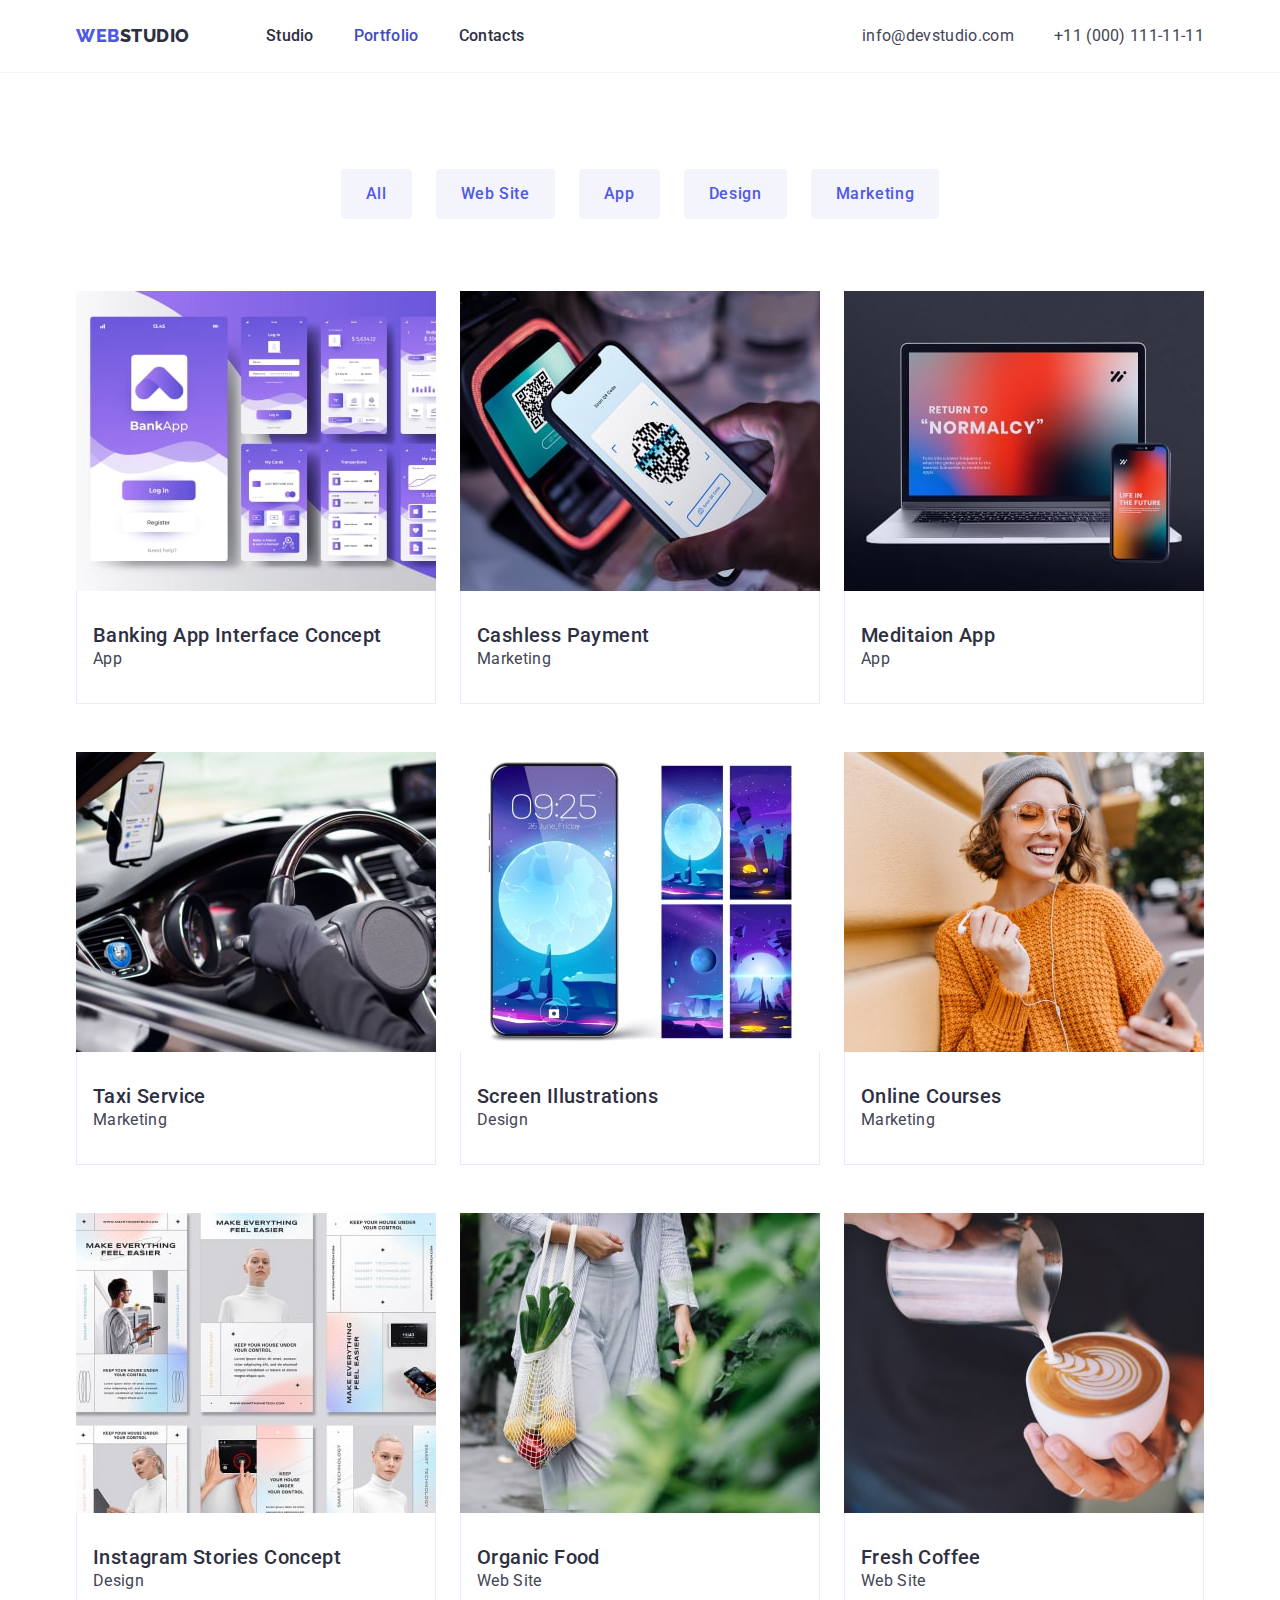
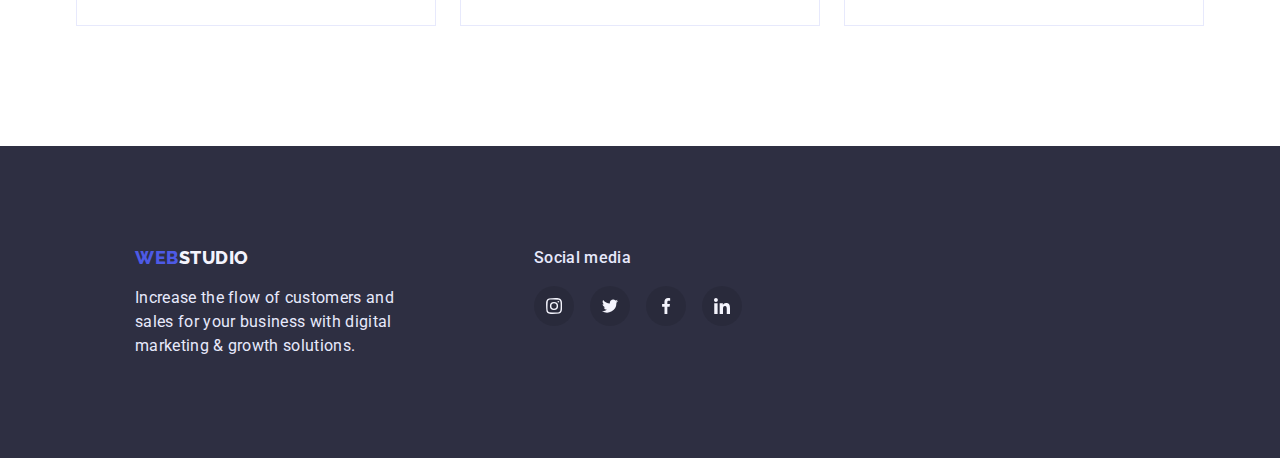
==== portfolio.html @ 9843fe0f "Initial commit" ====
<!DOCTYPE html>
<html lang="en">
    <head>
        <meta charset="UTF-8" />
        <meta http-equiv="X-UA-Compatible" content="IE=edge" />
        <meta name="viewport" content="width=device-width, initial-scale=1.0" />
        <title>WebStudio</title>
        <link rel="preconnect" href="https://fonts.googleapis.com">
        <link rel="preconnect" href="https://fonts.gstatic.com" crossorigin>
        <link href="https://fonts.googleapis.com/css2?family=Montserrat:wght@400;500;600&family=Raleway:wght@800&family=Roboto:wght@400;500;700&display=swap" rel="stylesheet">
        <link rel="stylesheet" href="https://cdnjs.cloudflare.com/ajax/libs/modern-normalize/1.1.0/modern-normalize.min.css"/>
        <link rel="stylesheet" href="./css/styles.css">
    </head>
  <body>
    <header class="header">
        <div class="container header-container">
            <nav class="header-navigation">
                <a href="./index.html" class="logo link link">Web<span class="header-logo">Studio</span></a>
    
                <ul class="header-list list header-pages">
                   <li class="header-item"><a href="./index.html" class="header-link link ">Studio</a></li>
                   <li class="header-item"><a href="./portfolio.html" class="header-link link current">Portfolio</a></li>
                   <li class="header-item"><a href="" class="header-link link">Contacts</a></li>
                </ul>
            </nav>
     
      
            <address class="header-address ">
                <ul class="header-list list header-contacts">
                    <li class="header-item"><a href="mailto:info@devstudio.com" class="header-mail link">info@devstudio.com</a></li>
                    <li class="header-item"><a href="tel:+110001111111" class="header-tel link">+11 (000) 111-11-11</a></li>
                </ul>
            </address>
        </div>
    </header>


    <main>
        <!-- Our works -->
        <section class="works">
          <div class="container works-container">
                <h1 class="works-title visually-hidden">Our works</h1>
                <ul class="filters-list list">
                    <li class="filters-item  link"><button type="button" class="filters-btn">All</button></li>
                    <li class="filters-item  link"><button type="button" class="filters-btn">Web Site</button></li>
                    <li class="filters-item  link"><button type="button" class="filters-btn">App</button></li>
                    <li class="filters-item  link"><button type="button" class="filters-btn">Design</button></li>
                    <li class="filters-item  link"><button type="button" class="filters-btn">Marketing</button></li>
                </ul> 
               
    
                <ul class="works-list list">
                    <li class="works-item"><a href="" class="works-link link">
                        <img src="./images/ph01.jpg" alt="banking app interface concept with some screen illustrations" width="360" height="300" >
                       <div class="img-description">
                            <h2 class="works-subtitle">Banking App Interface Concept</h2>
                            <p class="works-text">App</p>
                       </div>
                        </a>
                    </li>
                    <li class="works-item"><a href="" class="works-link link">
                        <img src="./images/ph02.jpg" alt="a cash register is connecting with a phone for cashless payment" width="360" height="300">
                       <div class="img-description">
                            <h2 class="works-subtitle">Cashless Payment</h2>
                            <p class="works-text">Marketing</p>
                       </div>
                        </a>
                    </li>
                    <li class="works-item"><a href="" class="works-link link">
                        <img src="./images/ph03.jpg" alt="the laptop with slogan return to normalcy and the phone with slogan life in the future" width="360" height="300">
                       <div class="img-description">
                            <h2 class="works-subtitle">Meditaion App</h2>
                            <p class="works-text">App</p>
                       </div>
                        </a>
                    </li>
                    <li class="works-item"><a href="" class="works-link link">
                        <img class="img" src="./images/ph04.jpg" alt="the is a driver's console in taxi car with hands of driver on the streeng wheel " width="360" height="300">
                       <div class="img-description">
                             <h2 class="works-subtitle">Taxi Service</h2>
                            <p class="works-text">Marketing</p>
                       </div>
                        </a>
                    </li>
                    <li class="works-item"><a href="" class="works-link link">
                        <img class="img" src="./images/ph05.jpg" alt="a phone and four screen illustrations with the moon" width="360" height="300">
                        <div class="img-description">
                            <h2 class="works-subtitle">Screen Illustrations</h2>
                            <p class="works-text">Design</p>
                        </div>
                        </a>
                    </li>
                    <li class="works-item"><a href="" class="works-link link">
                        <img class="img" src="./images/ph06.jpg" alt="a girl in yellow sweater is listening somthing on a phone " width="360" height="300">
                      <div class="img-description">
                            <h2 class="works-subtitle">Online Courses</h2>
                            <p class="works-text">Marketing</p>
                      </div>
                        </a>
                    </li>
                    <li class="works-item"><a href="" class="works-link link">
                        <img class="img" src="./images/ph07.jpg" alt="some pages with stories from instagram" width="360" height="300">
                       <div class="img-description">
                            <h2 class="works-subtitle">Instagram Stories Concept</h2>
                            <p class="works-text">Design</p>
                       </div>
                    </a>
                    </li>
                    <li class="works-item"><a href="" class="works-link link">
                        <img class="img" src="./images/ph08.jpg" alt="bag with fruits and vegetables" width="360" height="300">
                      <div class="img-description">
                            <h2 class="works-subtitle">Organic Food</h2>
                            <p class="works-text">Web Site</p>
                      </div>
                        </a>
                    </li>
                    <li class="works-item"><a href="" class="works-link link">
                        <img class="img" src="./images/ph09.jpg" alt="a barman is adding some cream in to a cup of coffee" width="360" height="300">
                      <div class="img-description">
                            <h2 class="works-subtitle">Fresh Coffee</h2>
                            <p class="works-text">Web Site</p>
                      </div>
                        </a>
                    </li>
                </ul>
          </div>

        </section>
         <!-- /Our works -->
    </main>
    <footer class="page-footer">
        <div class="container footer-container">
            <ul class="footer-list list">
                <li class="footer-item">
                    <div class="footer-whole-logo">
                        <a href="./index.html" class="logo link link">Web<span class="footer-logo">Studio</span></a>
    
                        <p class="footer-text">Increase the flow of customers and sales for your business with digital
                            marketing & growth solutions.</p>
                    </div>
                </li>
    
                <li class="footer-item">
                    <div class="container footer-container footer-social-media">
                        <h5 class="footer-subtitle">Social media</h5>
                        <ul class="social-list list">
                            <li class="footer-social-item">
                                <a href="" class="footer-social-link" target="_blank"
                                    rel="noreferrer, noopener, nofollower">
                                    <svg class="footer-social-icon" width="16" height="16">
                                        <use href="./images/symbol-defs-opt.svg#icon-instagram"></use>
                                    </svg>
                                </a>
                            </li>
                            <li class="footer-social-item">
                                <a href="" class="footer-social-link" target="_blank"
                                    rel="noreferrer, noopener, nofollower">
                                    <svg class="footer-social-icon" width="16" height="16">
                                        <use href="./images/symbol-defs-opt.svg#icon-twitter"></use>
                                    </svg>
                                </a>
                            </li>
                            <li class="footer-social-item">
                                <a href="" class="footer-social-link" target="_blank"
                                    rel="noreferrer, noopener, nofollower">
                                    <svg class="footer-social-icon" width="16" height="16">
                                        <use href="./images/symbol-defs-opt.svg#icon-facebook"></use>
                                    </svg>
                                </a>
                            </li>
                            <li class="footer-social-item">
                                <a href="" class="footer-social-link" target="_blank"
                                    rel="noreferrer, noopener, nofollower">
                                    <svg class="footer-social-icon" width="16" height="16">
                                        <use href="./images/symbol-defs-opt.svg#icon-linkedin"></use>
                                    </svg>
                                </a>
                            </li>
                        </ul>
                    </div>
                </li>
            </ul>
        </div>
    </footer>
  </body>
</html>
---- css/styles.css ----
:root {
  --hero-title-color: #ffffff;
  --main-title-subtitle-color: #2e2f42;
  --main-text-color: #434455;
  --header-link-color: #2e2f42;
  --address-header-color: #434455;
  --hover-link-color: #404bbf;
  --logo-first-part-color: #4d5ae5;
  --logo-header-color: #2e2f42;
  --logo-footer-color: #f4f4fd;
  --btn-mavy-color: #4d5ae5;
  --btn-light-color: #ffffff;
  --background-hero-color: #2e2f42;
  --team-background-color: #f4f4fd;
  --team-item-background-color: #ffffff;
  --footer-background-color: #2e2f42;
  --footer-text-color: #e7e9fc;
  --second-font: "Raleway", sans-serif;
  --filters-button-background: #f4f4fd;
  --btn-text-color: #4d5ae5;
  --filters-btn-text-hover-color: #ffffff;
  --filter-btn-background-hover-color: #404bbf;
  --background-color-feature-section: #F4F4FD;
  --text-social-link: #F4F4FD;
  --background-social-link: #4D5AE5;
  --background-social-link-hover: #404BBF;
  --background-customers-btn: #ffffff;
  --helper-text-customers-btn: #8E8F99;
  --background-social-valid-fields: #31D0AA;
  --footer-social-link-hover: rgba(255, 255, 255, 0.1);
  --footer-social-link-bg-color: rgba(0, 0, 0, 0.1);



}


body {
  font-family: "Roboto", sans-serif;
}



.list {
  list-style: none;
  margin-top: 0;
  margin-bottom: 0;
  padding: 0;
}

.header-list .current {
  color: var(--hover-link-color);
}

.link {
  text-decoration: none;
}

.logo {
  font-family: var(--second-font);
  font-style: normal;
  font-weight: 800;
  font-size: 18px;
  line-height: 1.33;
  letter-spacing: 0.03em;
  text-transform: uppercase;
  color: var(--logo-first-part-color);
}

.visually-hidden {
  position: absolute;
  width: 1px;
  height: 1px;
  margin: -1px;
  border: 0;
  padding: 0;
  white-space: nowrap;
  clip-path: inset(100%);
  clip: rect(0 0 0 0);
  overflow: hidden;
}

h1,
h2,
h3,
h4,
h5,
h6,
p {
  margin: 0;
}

img {
  display: block;
  max-width: 100%;
  height: auto;
}

.container {
  max-width: 1158px;  
  /* outline: 1px solid red; */
  padding-left: 15px;
  padding-right: 15px;
  margin: 0 auto;
  
}   

/* ----------header--------- */
.header {
 border-bottom: 1px solid var(--filters-button-background);
}


.header-container {
  display: flex;
  justify-content: space-between;
  align-items: center; 
  
}

.header-navigation {
  display: flex;
  align-items: center;
  
}

.logo {  
  padding: 24px 0;
}


.header-logo {
  color: var(--logo-header-color);
}
.header-list {
  display: flex;
  align-items: center; 
  margin-left: 76px; 
   
}

.header-item:not(:last-child) {
   margin-right: 40px;
}

.header-link {
  display: block;
  padding: 24px 0;

  color: var(--header-link-color);

  font-weight: 500;
  font-size: 16px;
  line-height: 1.5;
  letter-spacing: 0.02em;
}

.header-link:hover,
.header-link:focus {
  color: var(--hover-link-color);
}

.header-address {
  display: flex;
  align-items: center;
  justify-content: flex-end ;
    
}

.header-contacts { 
  display: flex;
  margin-left: auto;
 
}


.header-mail {
  padding: 24px 0;
  
  color: var(--address-header-color);
 
  font-style: normal;
  font-weight: 400;
  font-size: 16px;
  line-height: 1.5;
  letter-spacing: 0.02em;
}

.header-mail:hover,
.header-mail:focus {
  color: var(--hover-link-color);
}

.header-tel {
  padding: 24px 0;

  color: var(--address-header-color);

  font-style: normal;
  font-weight: 400;
  font-size: 16px;
  line-height: 1.5;
  letter-spacing: 0.02em;
}

.header-tel:hover,
.header-tel:focus {
  color: var(--hover-link-color);
}

/* ----------hero--------- */
.hero {      
  background-image: linear-gradient(rgba(46, 47, 66, 0.7), rgba(46, 47, 66, 0.7)), 
  url(../images/people-office.jpg);
  background-size: cover;
  background-color: var(--background-hero-color);
  max-width: 1440px;
  margin-left: auto;
  margin-right: auto;
  padding: 188px 0px; 
}

.hero-container {
  display: flex;
  flex-direction: column;
  justify-content: center;
  align-items: center;
    
   
       
}
.hero-title {
  max-width: 496px;
  text-align: center;
  margin-bottom: 48px;
          
  color: var(--hero-title-color);

  font-size: 56px;
  line-height: 1.07;
  letter-spacing: 0.02em;  
}

.hero-btn {
  display: inline-block;
  
  text-align: center;
  border-radius: 4px;
  padding: 16px 32px;
  min-width: 169px;
  
  border: 1px solid var(--btn-mavy-color);
  color: var(--btn-light-color);
  background: var(--btn-mavy-color);

  font-family: inherit;
  font-weight: 500;
  font-size: 16px;
  line-height: 1.5;
  letter-spacing: 0.04em;
    
  cursor: pointer;
}

.hero-btn:hover,
.hero-btn:focus {
 border: 1px solid var(--filter-btn-background-hover-color);
  color: var(--btn-light-color);
  background: var(--filter-btn-background-hover-color);
}

/* ----------feature--------- */
.feature {
  padding: 120px 0;    
}

.feature-container {
   
}

.feature-title {
    
}
.feature-list {
  display: flex;
  justify-content: space-between;
  align-items: center;
  padding: 0;
  margin: 0;
  row-gap: 24px;
  
} 

.feature-item {
  width:calc((100% - 72) / 4);
  max-width: 264px;
   
}

.feature-icon {
  display: flex;
  justify-content: center;
  align-items: center;
  background-color: var(--background-color-feature-section);
 border-radius: 4px;
  width: 264px;
  height: 112px;
  margin-bottom: 8px;
}

.feature-subtitle {
  margin-bottom: 8px;
  
  color: var(--main-title-subtitle-color);
 
  font-weight: 500;
  font-size: 20px;
  line-height: 1.2;
  letter-spacing: 0.02em;
}

.feature-text { 
  color: var(--main-text-color);

  font-weight: 400;
  font-size: 16px;
  line-height: 1.5;
  letter-spacing: 0.02em;
 }

/* ----------activities--------- */
.active {
  padding-bottom: 120px;
} 

.acteive-container{
  display: flex;
  flex-direction: column;   
  
} 


.active-title {
  text-align: center;
  min-width: 330px;
  height: 40px;
  margin-bottom: 72px;
 
  color: var(--main-title-subtitle-color);

  font-size: 36px;
  line-height: 1.11;
  letter-spacing: 0.02em;
  text-transform: capitalize;
}

.active-list {
  display: flex;
  justify-content: center;
  align-items: center;
  margin: 0;
  padding: 0;
}


.active-item:not(:last-child) {
  margin-right: 24px;
  
}

/* ----------Our team--------- */
.team {
  padding: 120px 0;
  background: var(--team-background-color);
}

.team-container {
    display: flex;
    flex-direction: column;   
     
}

.team-title {
  text-align: center;
  margin-bottom: 72px;
  padding-right: 0;

  color: var(--main-title-subtitle-color);
  
  font-size: 36px;
  line-height: 1.11;
  letter-spacing: 0.02em;
  text-transform: capitalize;
 
}

.team-list {
  display: flex;
  justify-content: center;
  align-items: center;
  gap: 24px;
  margin:0;
  padding: 0;
}
.team-item {
  width: calc((100% - 72) / 4);
  text-align: center;
  min-width: 264px;
  box-shadow: 0px 1px 6px rgba(46, 47, 66, 0.08), 0px 1px 1px rgba(46, 47, 66, 0.16), 0px 2px 1px rgba(46, 47, 66, 0.08);
  border-radius: 0px 0px 4px 4px;
  background: var(--team-item-background-color);
}

.team-text{
  display: flex;
  flex-direction: column;
  padding: 32px 0;
}

.team-subtitle {
   
  color: var(--main-title-subtitle-color);
  
  font-weight: 500;
  font-size: 20px;
  line-height: 1.2;
  letter-spacing: 0.02em;
  
}

.team-description {
  margin-top: 8px;
   
  color: var(--main-text-color);
  
  font-weight: 400;
  font-size: 16px;
  line-height: 1.5;
  letter-spacing: 0.02em;
  
}

.social-list {
  display: flex;
  justify-content: center;
  gap: 24px;
  margin-top: 8px;
}

.social-link {
  display: flex;
  justify-content: center;
  align-items: center;
  width: 40px;
  height: 40px;
  fill: var(--text-social-link);
  background-color: var(--background-social-link);
  border-radius: 50%;

}

.social-link:hover,
.social-link:focus {
 background-color: var(--background-social-link-hover);
}


/* ----------Customers---------- */
.customers-container {
  display: flex;
  flex-direction: column;
  padding: 130px 0 120px 0;
  
}

.customer-title {
  text-align: center;
  font-weight: 700;
  font-size: 36px;
  line-height: 1.11;
  text-align: center;
  letter-spacing: 0.02em;  
  color: var(--main-title-subtitle-color); 
 
}


.customers-list {
  display: flex;
  justify-content: center;
  align-items: center;
  margin-top: 72px;
  gap: 24px;
  
}

.customers-link {
  display: flex;
  justify-content: center;
  align-items: center;
  width: 168px;
  height: 88px;
  fill: var(--helper-text-customers-btn);
  border: 1px solid var(--helper-text-customers-btn);
  border-radius: 4px;
  background-color: var(--background-customers-btn);
  cursor: pointer;
  
}

.customers-link:hover,
.customers-link:focus {
  fill: var(--filter-btn-background-hover-color);
  border: 1px solid var(--filter-btn-background-hover-color)
  
}




/* ----------footer--------- */
.page-footer {        
  padding: 100px 0;
  background: var(--footer-background-color);
}
 

.footer-container{
  display: flex;
  flex-direction: column;
  justify-content: center;
  align-items: flex-start;
  margin-left: 120px;
}

.footer-list {
  display: flex;
 
}

.footer-link {
  padding: 0;  
}

.footer-logo {
  
  color: var(--logo-footer-color);
}



.footer-text {
  display: flex;
  text-align: start;
  max-width: 264px;
  margin-top: 16px;
   
  color: var(--footer-text-color);
  
  font-weight: 400;
  font-size: 16px;
  line-height: 1.5;
  letter-spacing: 0.02em;
  
}

.social-list {
  margin-top: 16px;
  gap: 16px;
}
.footer-social-media {
  display: flex;
  flex-direction: column;
  justify-content: center;
  align-items: flex-start;
  
  
}

.footer-subtitle { 
  font-weight: 500;
  font-size: 16px;
  line-height: 1.5;
  letter-spacing: 0.02em;
  color: var(--footer-text-color);
}

.footer-social-link {
  display: flex;
  justify-content: center;
  align-items: center;
  width: 40px;
  height: 40px;
  fill: var(--text-social-link);
  background-color:var(--footer-social-link-bg-color);
  border-radius: 50%;
}

.footer-social-link:hover,
.footer-social-link:focus {
  background-color: var(--footer-social-link-hover);
}

/* Page Portfolio */
/* ----------Our works----------- */
.works {   
  padding: 96px 0 120px 0;
}

.works-container{
  display: flex;
  flex-direction: column;
  justify-content: center;
  align-items: center;
  
}

.works-title {
}
.filters-list { 
  display: flex;
  margin-bottom: 72px;
  padding: 0;    
}

.filters-item:not(:last-child) {
  margin-right: 24px;
}

.filters-btn {
  padding: 12px 24px;
  border: 1px solid var(--filters-button-background);
  border-radius: 4px;

  color: var(--btn-text-color);
  background: var(--filters-button-background);
    
  font-family: inherit;
  font-weight: 500;
  font-size: 16px;
  line-height: 1.5;
  letter-spacing: 0.04em;
  
  cursor: pointer;
}

.filters-btn:hover,
.filters-btn:focus {
  color: var(--filters-btn-text-hover-color);
  background: var(--filter-btn-background-hover-color);
  border: 1px solid var(--filter-btn-background-hover-color); 
  box-shadow: 0px 3px 1px rgba(0, 0, 0, 0.1), 0px 2px 1px rgba(0, 0, 0, 0.08), 0px 2px 2px rgba(0, 0, 0, 0.12);
      

}

.works-list {
  padding-left: 0;
  margin-right: 0; 
  display: flex;
  flex-wrap: wrap;
  row-gap: 48px;  
  column-gap: 24px;
  
}

.works-item {
  display: flex;
  flex-basis: calc((100% - 48) / 3);
}

.works-link { 
  display: block;    
}

.works-link:hover,
.works-link:focus {
  box-shadow: 0px 3px 1px rgba(0, 0, 0, 0.1),
    0px 2px 1px rgba(0, 0, 0, 0.08),
    0px 2px 2px rgba(0, 0, 0, 0.12);
}
.img-description{
  display: flex;
  flex-direction: column;
  padding: 32px 0 32px 16px;
  border: 1px solid var(--footer-text-color);
  border-top: none;

}
.works-subtitle {
  color: var(--main-title-subtitle-color);
  
  font-weight: 500;
  font-size: 20px;
  line-height: 1.2;
  letter-spacing: 0.02em;
  
}
.works-text {
  color: var(--main-text-color);
  
  font-weight: 400;
  font-size: 16px;
  line-height: 1.5;
  letter-spacing: 0.02em;
  
}
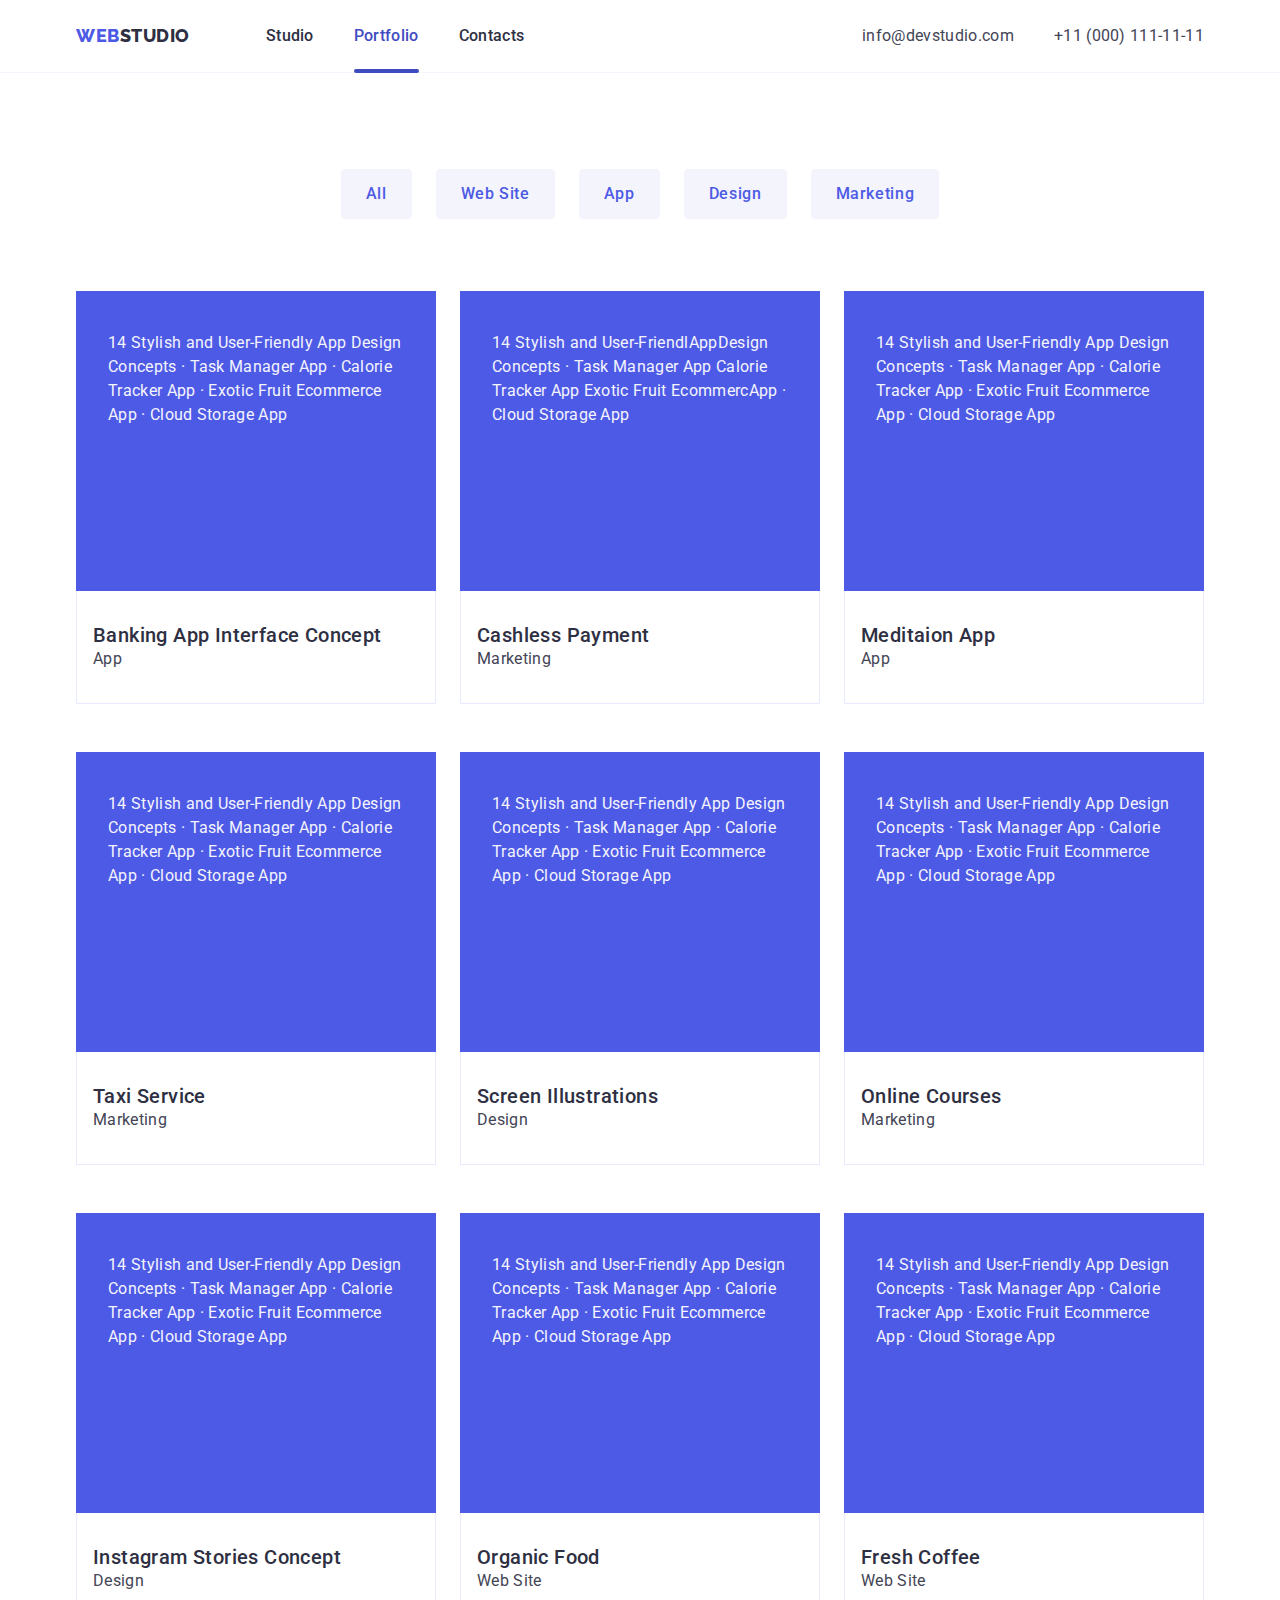
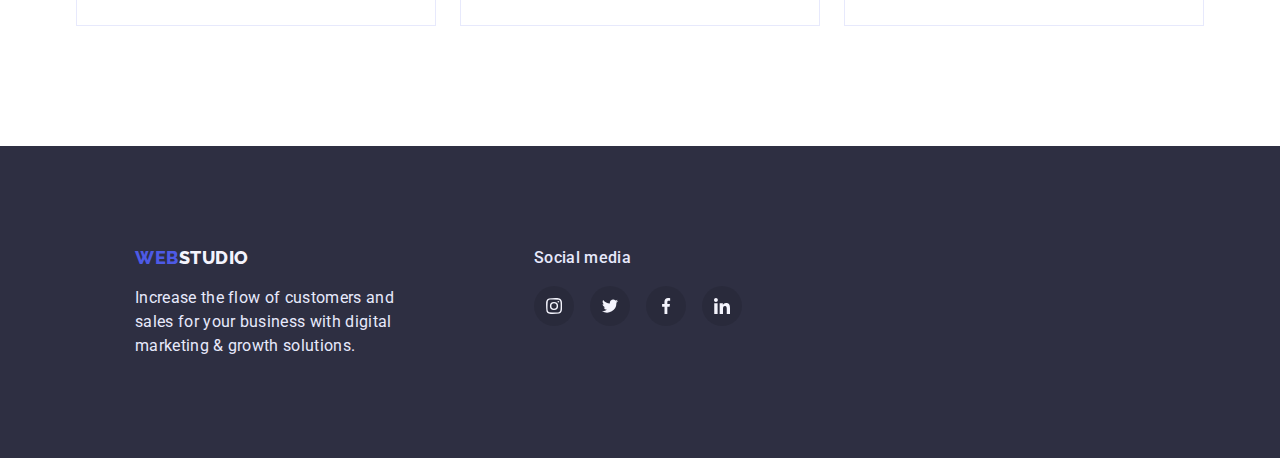
==== commit 2c8cbf2a: "update-studio" ====
--- a/portfolio.html
+++ b/portfolio.html
@@ -51,7 +51,10 @@
     
                 <ul class="works-list list">
                     <li class="works-item"><a href="" class="works-link link">
-                        <img src="./images/ph01.jpg" alt="banking app interface concept with some screen illustrations" width="360" height="300" >
+                        <div class="works-wrapper">
+                            <img src="./images/ph01.jpg" alt="banking app interface concept with some screen illustrations" width="360" height="300" >
+                            <p class="overlay">14 Stylish and User-Friendly App Design Concepts · Task Manager App · Calorie Tracker App · Exotic Fruit Ecommerce App · Cloud Storage App</p>
+                        </div >
                        <div class="img-description">
                             <h2 class="works-subtitle">Banking App Interface Concept</h2>
                             <p class="works-text">App</p>
@@ -59,7 +62,12 @@
                         </a>
                     </li>
                     <li class="works-item"><a href="" class="works-link link">
-                        <img src="./images/ph02.jpg" alt="a cash register is connecting with a phone for cashless payment" width="360" height="300">
+                     
+                        <div class="works-wrapper">
+                            <img src="./images/ph02.jpg" alt="a casregister is connecting with a phone focashless payment" width="360" height="300">
+                            <p class="overlay">14 Stylish and User-FriendlAppDesign Concepts · Task Manager App Calorie Tracker App Exotic Fruit EcommercApp · Cloud Storage App</p>
+                        </div>
+                      
                        <div class="img-description">
                             <h2 class="works-subtitle">Cashless Payment</h2>
                             <p class="works-text">Marketing</p>
@@ -67,7 +75,10 @@
                         </a>
                     </li>
                     <li class="works-item"><a href="" class="works-link link">
-                        <img src="./images/ph03.jpg" alt="the laptop with slogan return to normalcy and the phone with slogan life in the future" width="360" height="300">
+                       <div class="works-wrapper">
+                            <img src="./images/ph03.jpg" alt="the laptop with slogan return to normalcy and the phone with slogan life in the future" width="360" height="300">
+                            <p class="overlay">14 Stylish and User-Friendly App Design Concepts · Task Manager App · Calorie Tracker App · Exotic Fruit Ecommerce App · Cloud Storage App</p>
+                       </div >
                        <div class="img-description">
                             <h2 class="works-subtitle">Meditaion App</h2>
                             <p class="works-text">App</p>
@@ -75,7 +86,10 @@
                         </a>
                     </li>
                     <li class="works-item"><a href="" class="works-link link">
-                        <img class="img" src="./images/ph04.jpg" alt="the is a driver's console in taxi car with hands of driver on the streeng wheel " width="360" height="300">
+                       <div class="works-wrapper">
+                            <img class="img" src="./images/ph04.jpg" alt="the is a driver's console in taxi car with hands of driver on the streeng wheel " width="360" height="300">
+                            <p class="overlay">14 Stylish and User-Friendly App Design Concepts · Task Manager App · Calorie Tracker App · Exotic Fruit Ecommerce App · Cloud Storage App</p>
+                       </div >
                        <div class="img-description">
                              <h2 class="works-subtitle">Taxi Service</h2>
                             <p class="works-text">Marketing</p>
@@ -83,7 +97,10 @@
                         </a>
                     </li>
                     <li class="works-item"><a href="" class="works-link link">
-                        <img class="img" src="./images/ph05.jpg" alt="a phone and four screen illustrations with the moon" width="360" height="300">
+                        <div class="works-wrapper">
+                            <img class="img" src="./images/ph05.jpg" alt="a phone and four screen illustrations with the moon" width="360" height="300">
+                            <p class="overlay">14 Stylish and User-Friendly App Design Concepts · Task Manager App · Calorie Tracker App · Exotic Fruit Ecommerce App · Cloud Storage App</p>
+                        </div >
                         <div class="img-description">
                             <h2 class="works-subtitle">Screen Illustrations</h2>
                             <p class="works-text">Design</p>
@@ -91,7 +108,10 @@
                         </a>
                     </li>
                     <li class="works-item"><a href="" class="works-link link">
-                        <img class="img" src="./images/ph06.jpg" alt="a girl in yellow sweater is listening somthing on a phone " width="360" height="300">
+                       <div class="works-wrapper">
+                            <img class="img" src="./images/ph06.jpg" alt="a girl in yellow sweater is listening somthing on a phone " width="360" height="300">
+                            <p class="overlay">14 Stylish and User-Friendly App Design Concepts · Task Manager App · Calorie Tracker App · Exotic Fruit Ecommerce App · Cloud Storage App</p>
+                       </div >
                       <div class="img-description">
                             <h2 class="works-subtitle">Online Courses</h2>
                             <p class="works-text">Marketing</p>
@@ -99,7 +119,10 @@
                         </a>
                     </li>
                     <li class="works-item"><a href="" class="works-link link">
-                        <img class="img" src="./images/ph07.jpg" alt="some pages with stories from instagram" width="360" height="300">
+                        <div class="works-wrapper">
+                            <img class="img" src="./images/ph07.jpg" alt="some pages with stories from instagram" width="360" height="300">
+                            <p class="overlay">14 Stylish and User-Friendly App Design Concepts · Task Manager App · Calorie Tracker App · Exotic Fruit Ecommerce App · Cloud Storage App</p>
+                        </div >
                        <div class="img-description">
                             <h2 class="works-subtitle">Instagram Stories Concept</h2>
                             <p class="works-text">Design</p>
@@ -107,7 +130,10 @@
                     </a>
                     </li>
                     <li class="works-item"><a href="" class="works-link link">
-                        <img class="img" src="./images/ph08.jpg" alt="bag with fruits and vegetables" width="360" height="300">
+                     <div class="works-wrapper">
+                            <img class="img" src="./images/ph08.jpg" alt="bag with fruits and vegetables" width="360" height="300">
+                            <p class="overlay">14 Stylish and User-Friendly App Design Concepts · Task Manager App · Calorie Tracker App · Exotic Fruit Ecommerce App · Cloud Storage App</p>
+                     </div >
                       <div class="img-description">
                             <h2 class="works-subtitle">Organic Food</h2>
                             <p class="works-text">Web Site</p>
@@ -115,7 +141,10 @@
                         </a>
                     </li>
                     <li class="works-item"><a href="" class="works-link link">
-                        <img class="img" src="./images/ph09.jpg" alt="a barman is adding some cream in to a cup of coffee" width="360" height="300">
+                       <div class="works-wrapper">
+                            <img class="img" src="./images/ph09.jpg" alt="a barman is adding some cream in to a cup of coffee" width="360" height="300">
+                            <p class="overlay">14 Stylish and User-Friendly App Design Concepts · Task Manager App · Calorie Tracker App · Exotic Fruit Ecommerce App · Cloud Storage App</p>
+                       </div >
                       <div class="img-description">
                             <h2 class="works-subtitle">Fresh Coffee</h2>
                             <p class="works-text">Web Site</p>
--- a/css/styles.css
+++ b/css/styles.css
@@ -29,9 +29,11 @@
   --background-social-valid-fields: #31D0AA;
   --footer-social-link-hover: rgba(255, 255, 255, 0.1);
   --footer-social-link-bg-color: rgba(0, 0, 0, 0.1);
-
-
-
+  --backdrop-bg-color: rgba(46, 47, 66, 0.4);
+  --modal-bg-color: #FCFCFC;
+  --modal-box-shadow:  0px 1px 1px rgba(0, 0, 0, 0.14), 0px 1px 3px rgba(0, 0, 0, 0.12), 0px 2px 1px rgba(0, 0, 0, 0.2);
+  --modal-close-btn-bg-color: rgba(0, 0, 0, 0.1);
+  --transition-dur-func-btn-hover: 250ms cubic-bezier(0.4, 0, 0.2, 1) 0ms;
 }
 
 
@@ -96,6 +98,9 @@
   height: auto;
 }
 
+button {
+  cursor: pointer;
+}
 .container {
   max-width: 1158px;  
   /* outline: 1px solid red; */
@@ -135,8 +140,7 @@
 .header-list {
   display: flex;
   align-items: center; 
-  margin-left: 76px; 
-   
+  margin-left: 76px;      
 }
 
 .header-item:not(:last-child) {
@@ -146,6 +150,7 @@
 .header-link {
   display: block;
   padding: 24px 0;
+  position: relative;
 
   color: var(--header-link-color);
 
@@ -153,6 +158,7 @@
   font-size: 16px;
   line-height: 1.5;
   letter-spacing: 0.02em;
+  transition: color var(--transition-dur-func-btn-hover);
 }
 
 .header-link:hover,
@@ -160,6 +166,17 @@
   color: var(--hover-link-color);
 }
 
+.current::after {
+  content: '';
+  position: absolute;
+  width: 100%;
+  height: 4px;
+  left: 0px;
+  bottom: -1px;
+  background: var(--hover-link-color);
+  border-radius: 2px;
+
+}
 .header-address {
   display: flex;
   align-items: center;
@@ -184,6 +201,7 @@
   font-size: 16px;
   line-height: 1.5;
   letter-spacing: 0.02em;
+  transition: color var(--transition-dur-func-btn-hover);
 }
 
 .header-mail:hover,
@@ -201,12 +219,14 @@
   font-size: 16px;
   line-height: 1.5;
   letter-spacing: 0.02em;
+  transition: color var(--transition-dur-func-btn-hover);
 }
 
 .header-tel:hover,
 .header-tel:focus {
   color: var(--hover-link-color);
 }
+/* ----------/header--------- */
 
 /* ----------hero--------- */
 .hero {      
@@ -258,16 +278,16 @@
   font-size: 16px;
   line-height: 1.5;
   letter-spacing: 0.04em;
-    
-  cursor: pointer;
+  transition: background-color var(--transition-dur-func-btn-hover), border var(--transition-dur-func-btn-hover);
+   
 }
 
 .hero-btn:hover,
 .hero-btn:focus {
- border: 1px solid var(--filter-btn-background-hover-color);
-  color: var(--btn-light-color);
+  border: 1px solid var(--filter-btn-background-hover-color);
   background: var(--filter-btn-background-hover-color);
 }
+/* ----------/hero--------- */
 
 /* ----------feature--------- */
 .feature {
@@ -327,6 +347,7 @@
   line-height: 1.5;
   letter-spacing: 0.02em;
  }
+/* ----------/feature--------- */
 
 /* ----------activities--------- */
 .active {
@@ -338,7 +359,6 @@
   flex-direction: column;   
   
 } 
-
 
 .active-title {
   text-align: center;
@@ -362,21 +382,21 @@
   padding: 0;
 }
 
-
 .active-item:not(:last-child) {
   margin-right: 24px;
   
 }
-
-/* ----------Our team--------- */
+/* ----------/activities--------- */
+
+/* ----------our team--------- */
 .team {
   padding: 120px 0;
   background: var(--team-background-color);
 }
 
 .team-container {
-    display: flex;
-    flex-direction: column;   
+  display: flex;
+  flex-direction: column;   
      
 }
 
@@ -456,6 +476,7 @@
   fill: var(--text-social-link);
   background-color: var(--background-social-link);
   border-radius: 50%;
+  transition: background-color var(--transition-dur-func-btn-hover);
 
 }
 
@@ -463,9 +484,9 @@
 .social-link:focus {
  background-color: var(--background-social-link-hover);
 }
-
-
-/* ----------Customers---------- */
+/* ----------/our team--------- */
+
+/* ----------customers---------- */
 .customers-container {
   display: flex;
   flex-direction: column;
@@ -484,7 +505,6 @@
  
 }
 
-
 .customers-list {
   display: flex;
   justify-content: center;
@@ -502,21 +522,18 @@
   height: 88px;
   fill: var(--helper-text-customers-btn);
   border: 1px solid var(--helper-text-customers-btn);
-  border-radius: 4px;
-  background-color: var(--background-customers-btn);
-  cursor: pointer;
-  
+  border-radius: 4px;  
+  background-color: transparent;  
+  transition: fill var(--transition-dur-func-btn-hover), border var(--transition-dur-func-btn-hover);
 }
 
 .customers-link:hover,
 .customers-link:focus {
   fill: var(--filter-btn-background-hover-color);
-  border: 1px solid var(--filter-btn-background-hover-color)
-  
-}
-
-
-
+  border: 1px solid var(--filter-btn-background-hover-color);
+  
+}
+/* ----------/customers---------- */
 
 /* ----------footer--------- */
 .page-footer {        
@@ -524,7 +541,6 @@
   background: var(--footer-background-color);
 }
  
-
 .footer-container{
   display: flex;
   flex-direction: column;
@@ -546,8 +562,6 @@
   
   color: var(--logo-footer-color);
 }
-
-
 
 .footer-text {
   display: flex;
@@ -568,6 +582,7 @@
   margin-top: 16px;
   gap: 16px;
 }
+
 .footer-social-media {
   display: flex;
   flex-direction: column;
@@ -594,15 +609,17 @@
   fill: var(--text-social-link);
   background-color:var(--footer-social-link-bg-color);
   border-radius: 50%;
+  transition: background-color var(--transition-dur-func-btn-hover);
 }
 
 .footer-social-link:hover,
 .footer-social-link:focus {
   background-color: var(--footer-social-link-hover);
 }
-
-/* Page Portfolio */
-/* ----------Our works----------- */
+/* ----------/footer--------- */
+
+/* =========Page Portfolio========= */
+/* ----------our works----------- */
 .works {   
   padding: 96px 0 120px 0;
 }
@@ -617,6 +634,7 @@
 
 .works-title {
 }
+
 .filters-list { 
   display: flex;
   margin-bottom: 72px;
@@ -627,31 +645,30 @@
   margin-right: 24px;
 }
 
-.filters-btn {
+.filters-btn {  
   padding: 12px 24px;
   border: 1px solid var(--filters-button-background);
   border-radius: 4px;
 
   color: var(--btn-text-color);
-  background: var(--filters-button-background);
+  background-color: var(--filters-button-background);
     
   font-family: inherit;
   font-weight: 500;
   font-size: 16px;
   line-height: 1.5;
   letter-spacing: 0.04em;
-  
-  cursor: pointer;
+  transition: color var(--transition-dur-func-btn-hover),
+  background-color var(--transition-dur-func-btn-hover),
+  border var(--transition-dur-func-btn-hover), box-shadow var(--transition-dur-func-btn-hover);  
 }
 
 .filters-btn:hover,
 .filters-btn:focus {
   color: var(--filters-btn-text-hover-color);
-  background: var(--filter-btn-background-hover-color);
+  background-color: var(--filter-btn-background-hover-color);
   border: 1px solid var(--filter-btn-background-hover-color); 
-  box-shadow: 0px 3px 1px rgba(0, 0, 0, 0.1), 0px 2px 1px rgba(0, 0, 0, 0.08), 0px 2px 2px rgba(0, 0, 0, 0.12);
-      
-
+  box-shadow: 0px 3px 1px rgba(0, 0, 0, 0.1), 0px 2px 1px rgba(0, 0, 0, 0.08), 0px 2px 2px rgba(0, 0, 0, 0.12);  
 }
 
 .works-list {
@@ -660,8 +677,7 @@
   display: flex;
   flex-wrap: wrap;
   row-gap: 48px;  
-  column-gap: 24px;
-  
+  column-gap: 24px;  
 }
 
 .works-item {
@@ -670,38 +686,130 @@
 }
 
 .works-link { 
-  display: block;    
+  display: block;
+  position: relative; 
+  transition: box-shadow var(--transition-dur-func-btn-hover);   
 }
 
 .works-link:hover,
 .works-link:focus {
   box-shadow: 0px 3px 1px rgba(0, 0, 0, 0.1),
-    0px 2px 1px rgba(0, 0, 0, 0.08),
-    0px 2px 2px rgba(0, 0, 0, 0.12);
-}
+  0px 2px 1px rgba(0, 0, 0, 0.08),
+  0px 2px 2px rgba(0, 0, 0, 0.12);
+}
+
+.works-wrapper {
+  position: relative; 
+}
+
 .img-description{
   display: flex;
   flex-direction: column;
   padding: 32px 0 32px 16px;
   border: 1px solid var(--footer-text-color);
   border-top: none;
-
-}
+}
+
+
+.overlay {
+  position: absolute;
+  left: 0;
+  top: 0;
+  width: 100%;
+  height: 100%;
+  padding-top: 40px;
+  padding-left: 32px;
+  padding-right: 32px;
+
+  color: var(--filters-button-background);
+  background-color: var(--background-social-link);
+  
+  font-weight: 400;
+  font-size: 16px;
+  line-height: 1.5;
+  letter-spacing: 0.02em;
+
+}
+
 .works-subtitle {
   color: var(--main-title-subtitle-color);
   
   font-weight: 500;
   font-size: 20px;
   line-height: 1.2;
-  letter-spacing: 0.02em;
-  
-}
+  letter-spacing: 0.02em; 
+}
+
 .works-text {
   color: var(--main-text-color);
   
   font-weight: 400;
   font-size: 16px;
   line-height: 1.5;
-  letter-spacing: 0.02em;
-  
-}
+  letter-spacing: 0.02em;  
+}
+/* ----------/our works----------- */
+/* ==========/Page Portfolio========= */
+
+
+
+/* =========modal widow========= */
+.backdrop {
+  position: fixed;  
+  top: 0;
+  left: 0;
+  z-index: 100;
+  width: 100%;
+  height: 100%;
+  background-color: var(--backdrop-bg-color);
+  transition: opacity var(--transition-dur-func-btn-hover), visibility var(--transition-dur-func-btn-hover);
+}
+
+.backdrop.is-hidden {
+  opacity: 0;
+  visibility: hidden;
+  pointer-events: none;
+}
+
+.modal {
+  position: absolute;
+  width: 408px;
+  height: 576px;
+  left: 50%;
+  top: 50%;
+  transform: translate(-50%, -50%);
+
+  background: var(--modal-bg-color) ;
+  box-shadow: var(--modal-box-shadow);
+  border-radius: 4px;
+}
+.modal-close-btn {
+  display: flex;
+  justify-content: center;
+  align-items: center;
+  position: absolute;
+  top: 24px;
+  right: 24px;
+
+  transition: background-color var(--transition-dur-func-btn-hover); 
+
+  background-color: var(--modal-close-btn-bg-color);
+  border: 1px colid var(--modal-close-btn-bg-color);
+  width: 24px;
+  height: 24px;
+  border-radius: 50%;
+}
+
+.modal-close-btn:hover,
+.modal-close-btn:focus{
+  background-color: var(--filter-btn-background-hover-color);
+}
+
+.model-close-btn-icon{
+  transition: fill var(--transition-dur-func-btn-hover);
+}
+.modal-close-btn:hover .model-close-btn-icon,
+.modal-close-btn:focus .model-close-btn-icon{
+  fill: var(--filters-btn-text-hover-color)
+}
+/* =========/modal widow========= */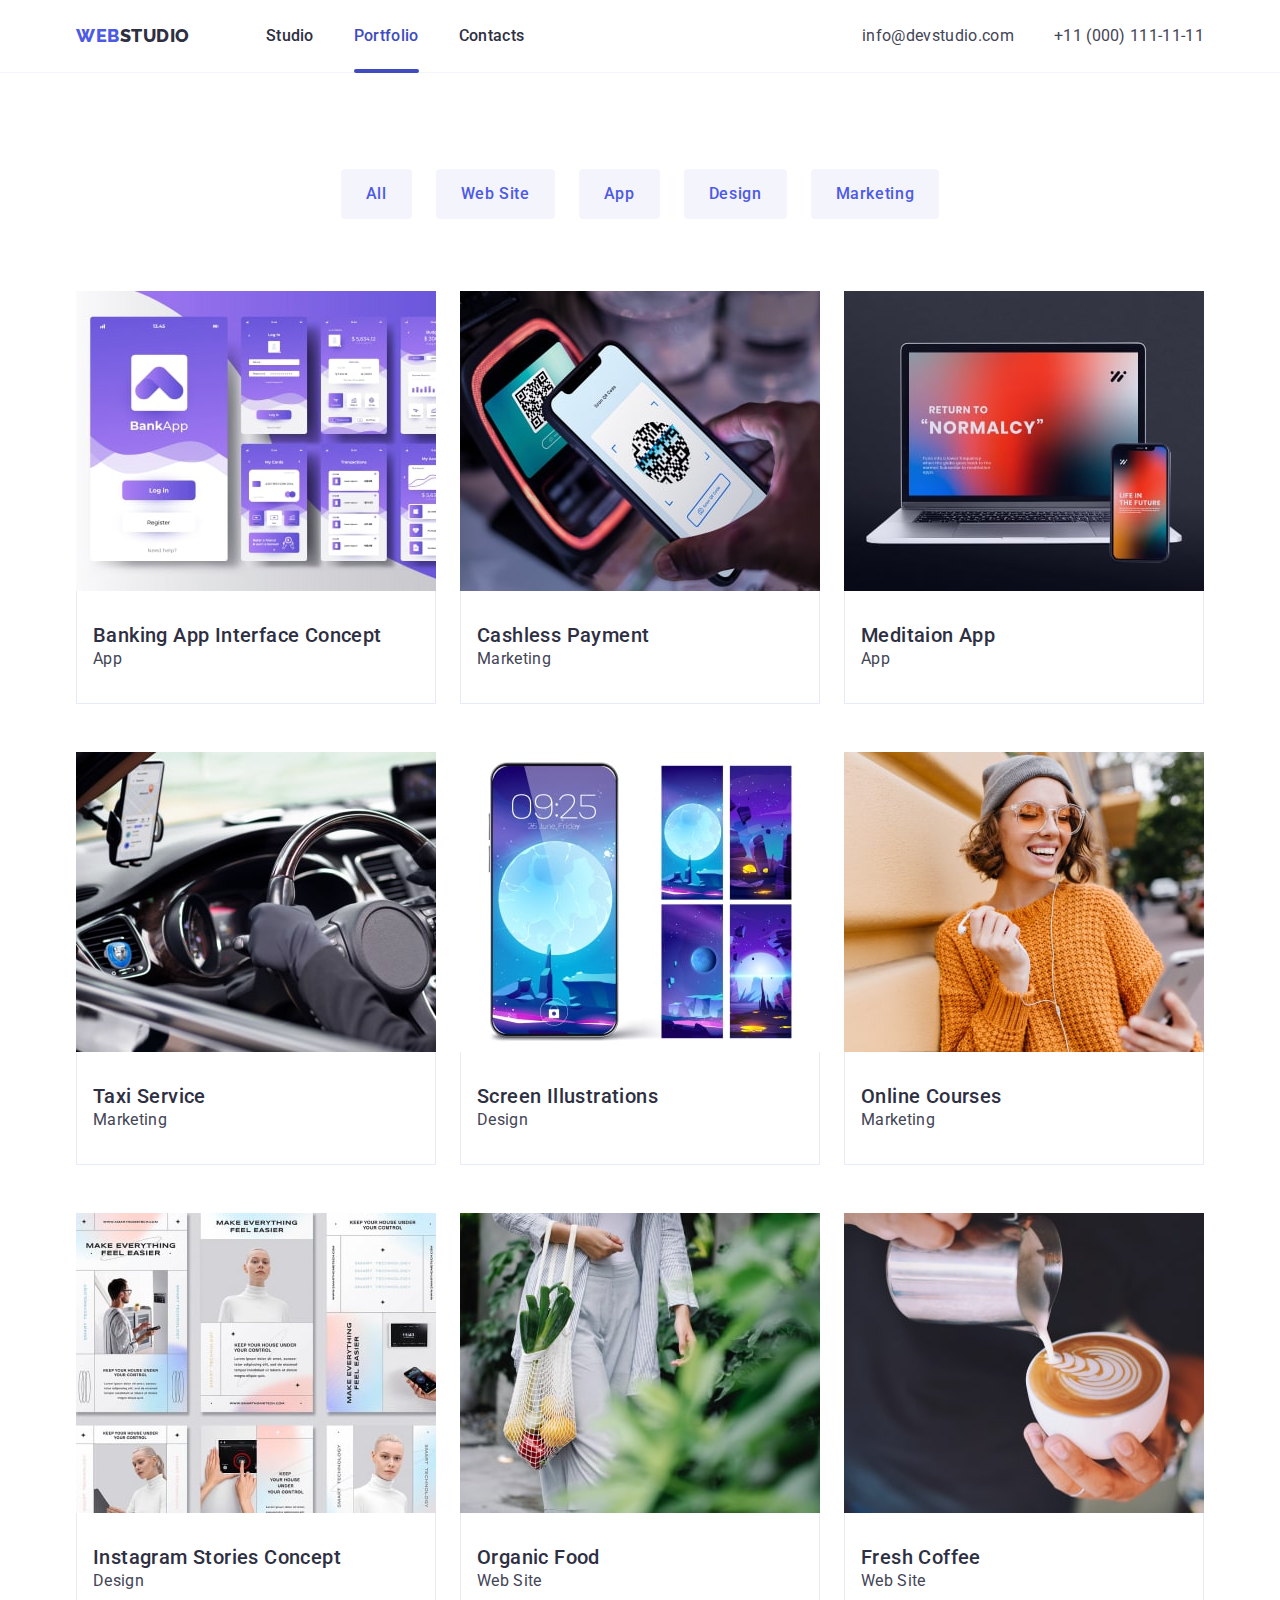
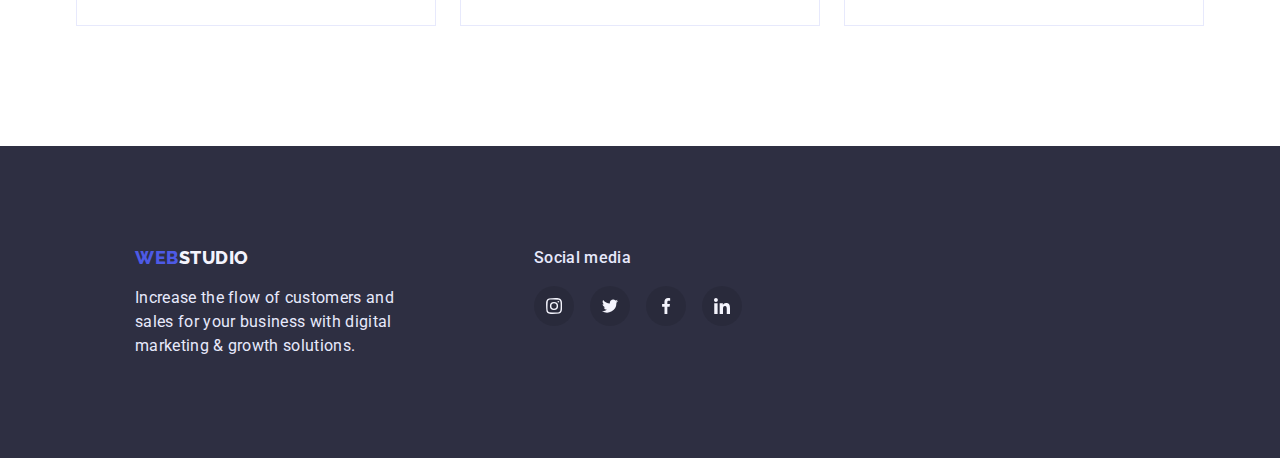
==== commit 222ccc87: "accomplished-hw" ====
--- a/portfolio.html
+++ b/portfolio.html
@@ -76,7 +76,7 @@
                     </li>
                     <li class="works-item"><a href="" class="works-link link">
                        <div class="works-wrapper">
-                            <img src="./images/ph03.jpg" alt="the laptop with slogan return to normalcy and the phone with slogan life in the future" width="360" height="300">
+                            <img class="img" src="./images/ph03.jpg" alt="the laptop with slogan return to normalcy and the phone with slogan life in the future" width="360" height="300">
                             <p class="overlay">14 Stylish and User-Friendly App Design Concepts · Task Manager App · Calorie Tracker App · Exotic Fruit Ecommerce App · Cloud Storage App</p>
                        </div >
                        <div class="img-description">
--- a/css/styles.css
+++ b/css/styles.css
@@ -34,6 +34,7 @@
   --modal-box-shadow:  0px 1px 1px rgba(0, 0, 0, 0.14), 0px 1px 3px rgba(0, 0, 0, 0.12), 0px 2px 1px rgba(0, 0, 0, 0.2);
   --modal-close-btn-bg-color: rgba(0, 0, 0, 0.1);
   --transition-dur-func-btn-hover: 250ms cubic-bezier(0.4, 0, 0.2, 1) 0ms;
+  
 }
 
 
@@ -686,8 +687,6 @@
 }
 
 .works-link { 
-  display: block;
-  position: relative; 
   transition: box-shadow var(--transition-dur-func-btn-hover);   
 }
 
@@ -700,6 +699,7 @@
 
 .works-wrapper {
   position: relative; 
+  overflow: hidden;
 }
 
 .img-description{
@@ -720,6 +720,10 @@
   padding-top: 40px;
   padding-left: 32px;
   padding-right: 32px;
+  overflow: auto;
+  transform: translate(0, 100%);
+  transition: var(--transition-dur-func-btn-hover);
+  
 
   color: var(--filters-button-background);
   background-color: var(--background-social-link);
@@ -729,6 +733,11 @@
   line-height: 1.5;
   letter-spacing: 0.02em;
 
+}
+
+.works-item:hover .overlay,
+.works-item:focus .overlay {
+  transform: translate(0, 0);
 }
 
 .works-subtitle {
@@ -762,13 +771,14 @@
   width: 100%;
   height: 100%;
   background-color: var(--backdrop-bg-color);
-  transition: opacity var(--transition-dur-func-btn-hover), visibility var(--transition-dur-func-btn-hover);
+  transition: transform var(--transition-dur-func-btn-hover), opacity var(--transition-dur-func-btn-hover), visibility var(--transition-dur-func-btn-hover);
 }
 
 .backdrop.is-hidden {
   opacity: 0;
   visibility: hidden;
   pointer-events: none;
+  transform: scale(0.5);
 }
 
 .modal {
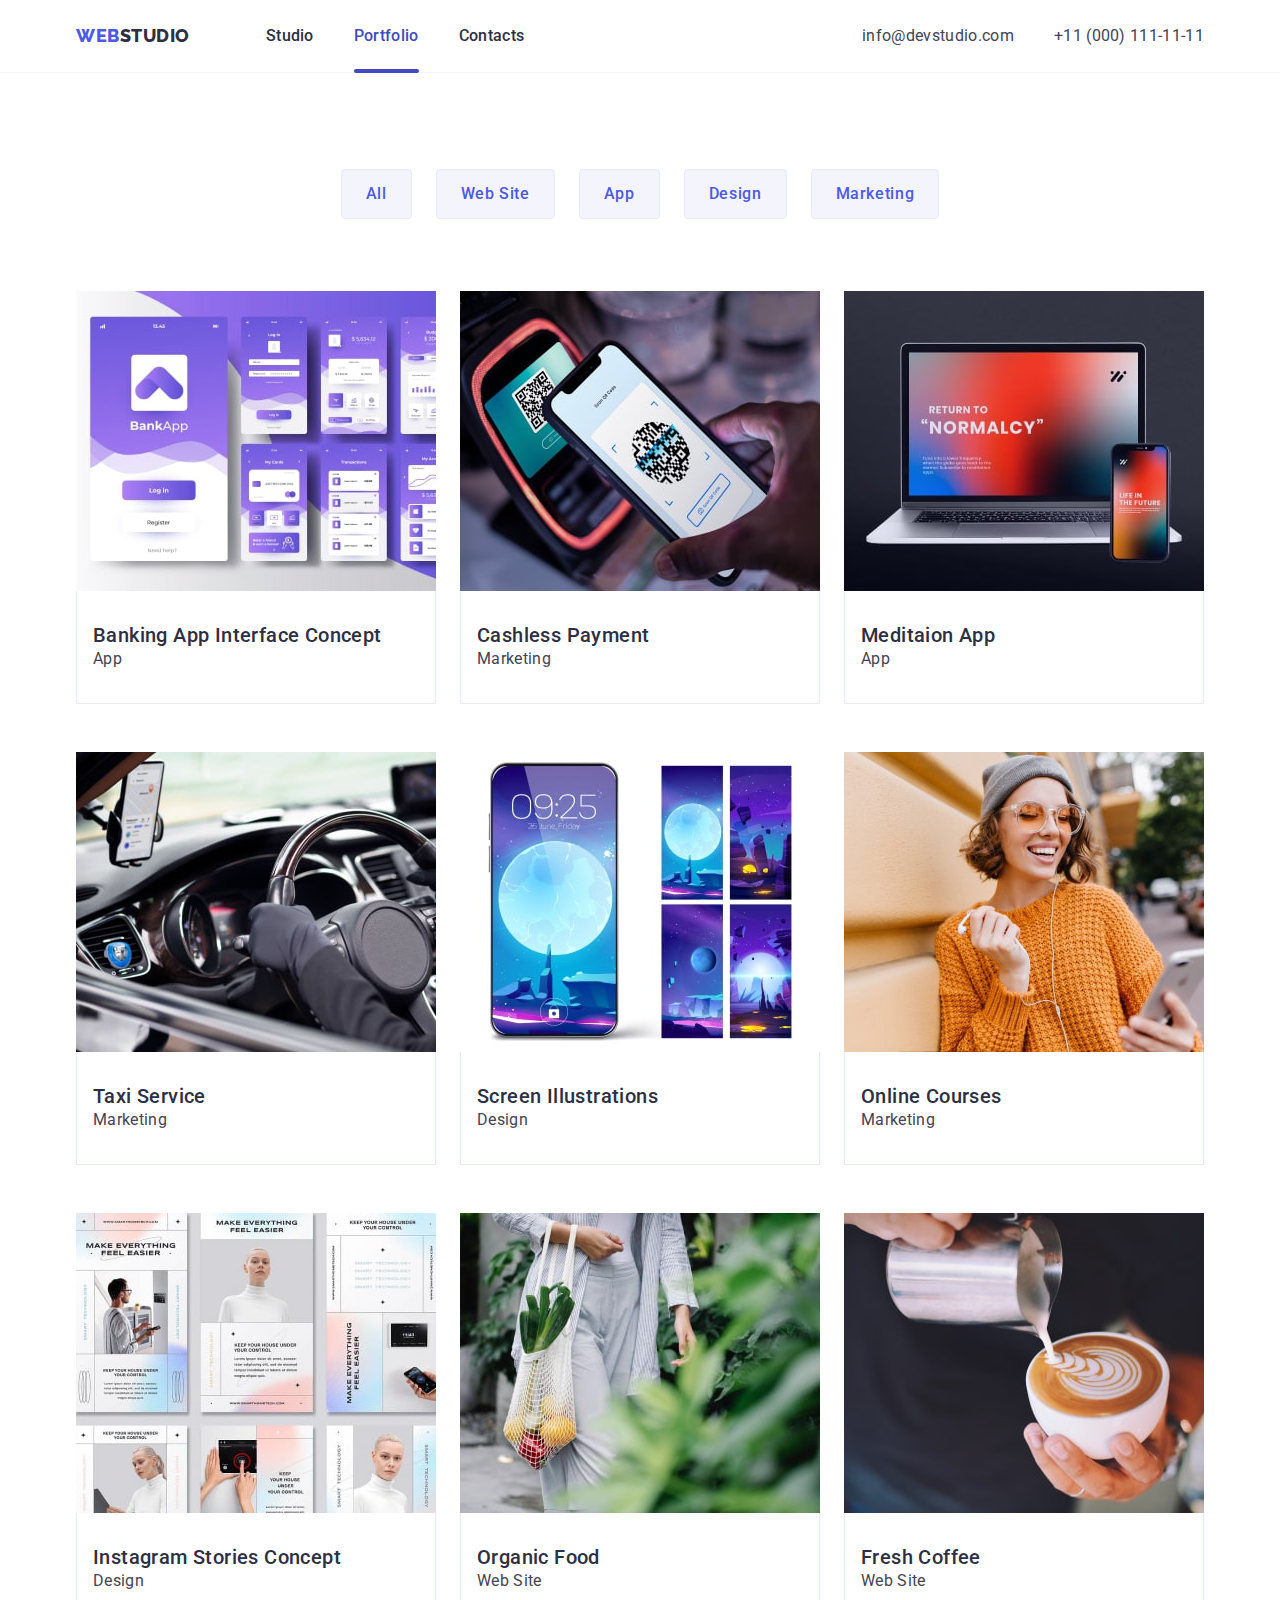
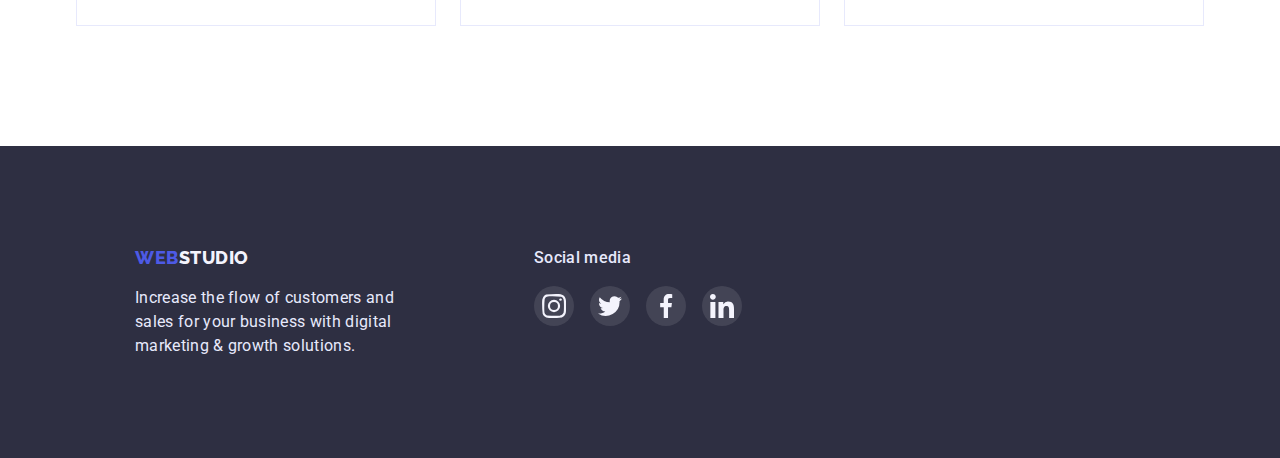
==== commit b1a1fb54: "update-hw" ====
--- a/portfolio.html
+++ b/portfolio.html
@@ -176,7 +176,7 @@
                             <li class="footer-social-item">
                                 <a href="" class="footer-social-link" target="_blank"
                                     rel="noreferrer, noopener, nofollower">
-                                    <svg class="footer-social-icon" width="16" height="16">
+                                    <svg class="footer-social-icon" width="24" height="24">
                                         <use href="./images/symbol-defs-opt.svg#icon-instagram"></use>
                                     </svg>
                                 </a>
@@ -184,7 +184,7 @@
                             <li class="footer-social-item">
                                 <a href="" class="footer-social-link" target="_blank"
                                     rel="noreferrer, noopener, nofollower">
-                                    <svg class="footer-social-icon" width="16" height="16">
+                                    <svg class="footer-social-icon" width="24" height="24">
                                         <use href="./images/symbol-defs-opt.svg#icon-twitter"></use>
                                     </svg>
                                 </a>
@@ -192,7 +192,7 @@
                             <li class="footer-social-item">
                                 <a href="" class="footer-social-link" target="_blank"
                                     rel="noreferrer, noopener, nofollower">
-                                    <svg class="footer-social-icon" width="16" height="16">
+                                    <svg class="footer-social-icon" width="24" height="24">
                                         <use href="./images/symbol-defs-opt.svg#icon-facebook"></use>
                                     </svg>
                                 </a>
@@ -200,7 +200,7 @@
                             <li class="footer-social-item">
                                 <a href="" class="footer-social-link" target="_blank"
                                     rel="noreferrer, noopener, nofollower">
-                                    <svg class="footer-social-icon" width="16" height="16">
+                                    <svg class="footer-social-icon" width="24" height="24">
                                         <use href="./images/symbol-defs-opt.svg#icon-linkedin"></use>
                                     </svg>
                                 </a>
--- a/css/styles.css
+++ b/css/styles.css
@@ -17,6 +17,7 @@
   --footer-text-color: #e7e9fc;
   --second-font: "Raleway", sans-serif;
   --filters-button-background: #f4f4fd;
+  --filters-btn-border: #E7E9FC;
   --btn-text-color: #4d5ae5;
   --filters-btn-text-hover-color: #ffffff;
   --filter-btn-background-hover-color: #404bbf;
@@ -608,14 +609,14 @@
   width: 40px;
   height: 40px;
   fill: var(--text-social-link);
-  background-color:var(--footer-social-link-bg-color);
+  background-color:var(--footer-social-link-hover);
   border-radius: 50%;
   transition: background-color var(--transition-dur-func-btn-hover);
 }
 
 .footer-social-link:hover,
 .footer-social-link:focus {
-  background-color: var(--footer-social-link-hover);
+  background-color: var(--background-social-valid-fields);
 }
 /* ----------/footer--------- */
 
@@ -648,7 +649,7 @@
 
 .filters-btn {  
   padding: 12px 24px;
-  border: 1px solid var(--filters-button-background);
+  border: 1px solid var(--filters-btn-border);
   border-radius: 4px;
 
   color: var(--btn-text-color);
@@ -735,8 +736,8 @@
 
 }
 
-.works-item:hover .overlay,
-.works-item:focus .overlay {
+.works-link:hover .overlay,
+.works-link:focus .overlay {
   transform: translate(0, 0);
 }
 
